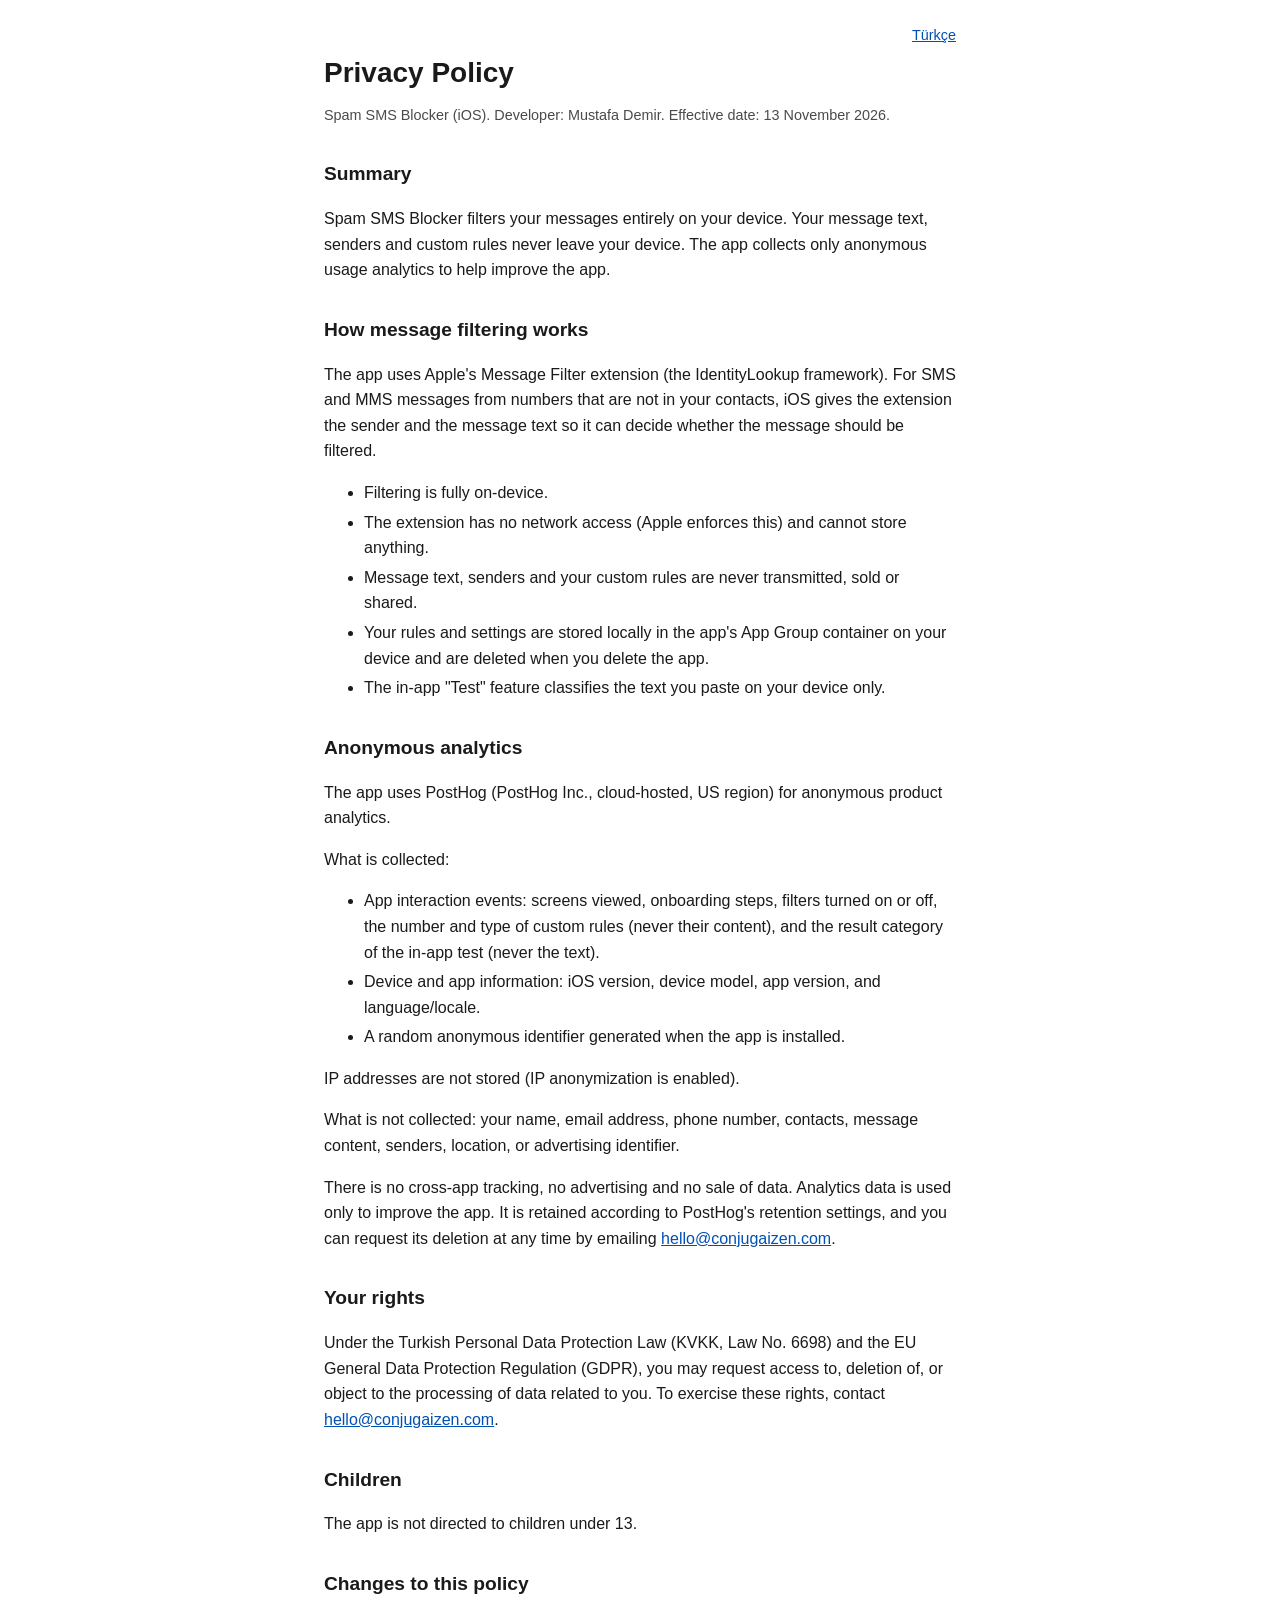
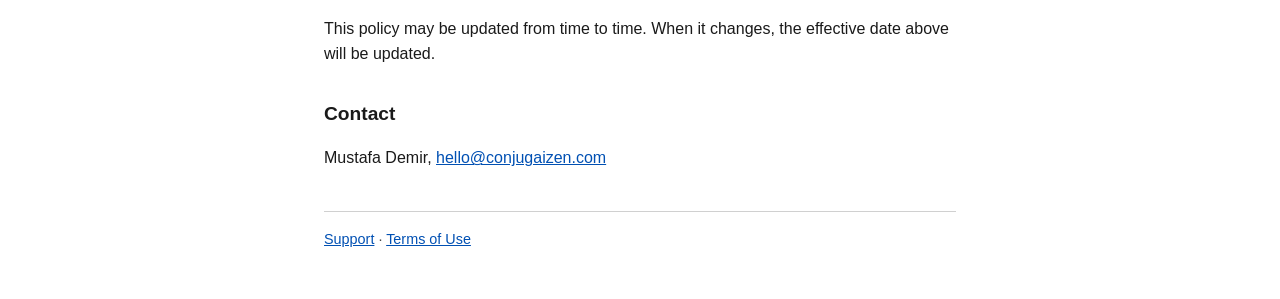
==== privacy.html @ f1e9845a "Add privacy policy, terms of use and support page Co-Authored-By: Claude Opus 5.5 <noreply@anthropic" ====
<!DOCTYPE html>
<html lang="en">
<head>
<meta charset="utf-8">
<meta name="viewport" content="width=device-width, initial-scale=1">
<title>Privacy Policy: Spam SMS Blocker</title>
<link rel="stylesheet" href="style.css">
<link rel="alternate" hreflang="tr" href="tr/privacy.html">
</head>
<body>
<main>
<nav class="lang"><a href="tr/privacy.html" hreflang="tr" lang="tr">Türkçe</a></nav>
<h1>Privacy Policy</h1>
<p class="meta">Spam SMS Blocker (iOS). Developer: Mustafa Demir. Effective date: 13 November 2026.</p>

<h2>Summary</h2>
<p>Spam SMS Blocker filters your messages entirely on your device. Your message text, senders and custom rules never leave your device. The app collects only anonymous usage analytics to help improve the app.</p>

<h2>How message filtering works</h2>
<p>The app uses Apple's Message Filter extension (the IdentityLookup framework). For SMS and MMS messages from numbers that are not in your contacts, iOS gives the extension the sender and the message text so it can decide whether the message should be filtered.</p>
<ul>
<li>Filtering is fully on-device.</li>
<li>The extension has no network access (Apple enforces this) and cannot store anything.</li>
<li>Message text, senders and your custom rules are never transmitted, sold or shared.</li>
<li>Your rules and settings are stored locally in the app's App Group container on your device and are deleted when you delete the app.</li>
<li>The in-app "Test" feature classifies the text you paste on your device only.</li>
</ul>

<h2>Anonymous analytics</h2>
<p>The app uses PostHog (PostHog Inc., cloud-hosted, US region) for anonymous product analytics.</p>
<p>What is collected:</p>
<ul>
<li>App interaction events: screens viewed, onboarding steps, filters turned on or off, the number and type of custom rules (never their content), and the result category of the in-app test (never the text).</li>
<li>Device and app information: iOS version, device model, app version, and language/locale.</li>
<li>A random anonymous identifier generated when the app is installed.</li>
</ul>
<p>IP addresses are not stored (IP anonymization is enabled).</p>
<p>What is not collected: your name, email address, phone number, contacts, message content, senders, location, or advertising identifier.</p>
<p>There is no cross-app tracking, no advertising and no sale of data. Analytics data is used only to improve the app. It is retained according to PostHog's retention settings, and you can request its deletion at any time by emailing <a href="mailto:hello@conjugaizen.com">hello@conjugaizen.com</a>.</p>

<h2>Your rights</h2>
<p>Under the Turkish Personal Data Protection Law (KVKK, Law No. 6698) and the EU General Data Protection Regulation (GDPR), you may request access to, deletion of, or object to the processing of data related to you. To exercise these rights, contact <a href="mailto:hello@conjugaizen.com">hello@conjugaizen.com</a>.</p>

<h2>Children</h2>
<p>The app is not directed to children under 13.</p>

<h2>Changes to this policy</h2>
<p>This policy may be updated from time to time. When it changes, the effective date above will be updated.</p>

<h2>Contact</h2>
<p>Mustafa Demir, <a href="mailto:hello@conjugaizen.com">hello@conjugaizen.com</a></p>

<footer><a href="./">Support</a> · <a href="terms.html">Terms of Use</a></footer>
</main>
</body>
</html>
---- style.css ----
:root{color-scheme:light dark;--bg:#ffffff;--fg:#1a1a1a;--muted:#4a4a4a;--link:#0050b3;--line:#d0d0d0}
@media (prefers-color-scheme:dark){:root{--bg:#121212;--fg:#ececec;--muted:#b8b8b8;--link:#8cc4ff;--line:#3a3a3a}}
*{box-sizing:border-box}
body{margin:0;background:var(--bg);color:var(--fg);font:1rem/1.6 -apple-system,BlinkMacSystemFont,"Segoe UI",Roboto,Helvetica,Arial,sans-serif}
main{max-width:42rem;margin:0 auto;padding:1.5rem 1.25rem 3rem}
h1{font-size:1.75rem;line-height:1.25;margin:.5rem 0 .25rem}
h2{font-size:1.2rem;margin:2rem 0 .5rem}
a{color:var(--link)}
.meta,footer{color:var(--muted);font-size:.9rem}
nav.lang{text-align:right;font-size:.9rem}
footer{border-top:1px solid var(--line);margin-top:2.5rem;padding-top:1rem}
li{margin:.25rem 0}
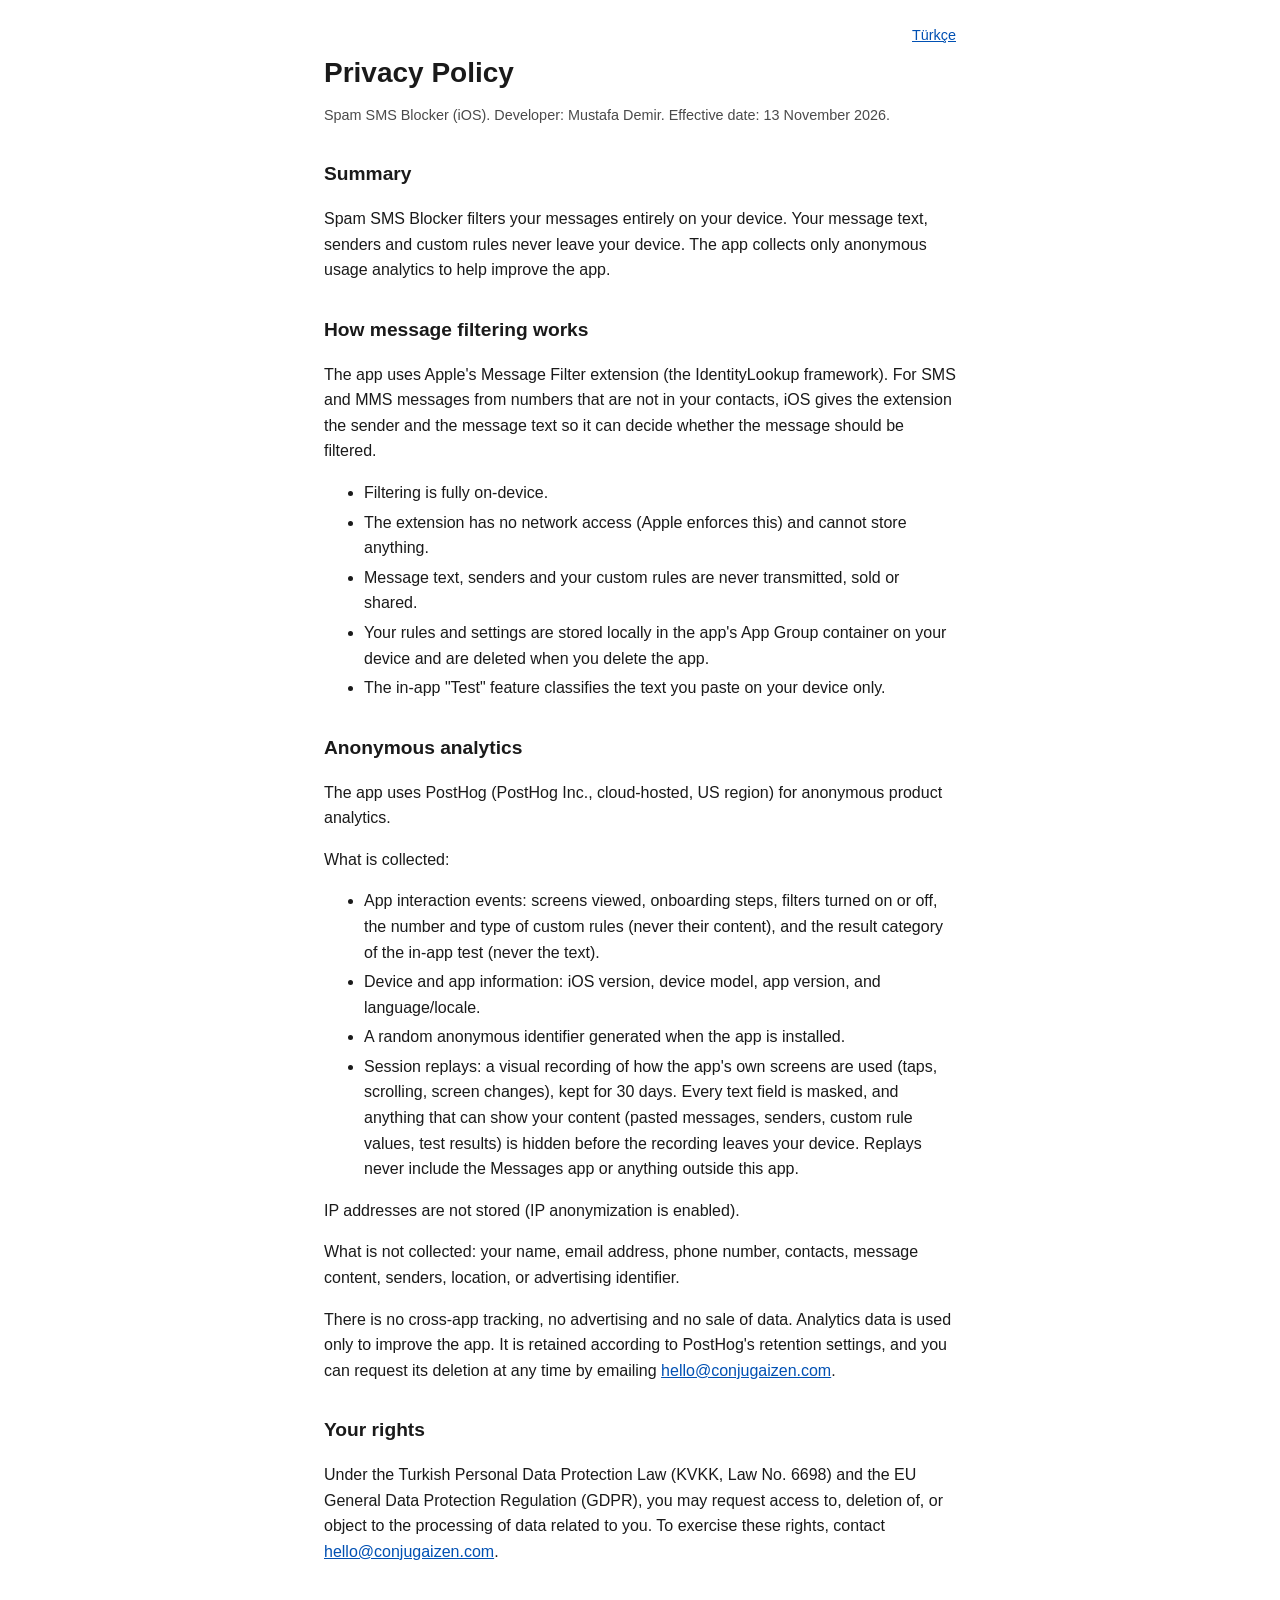
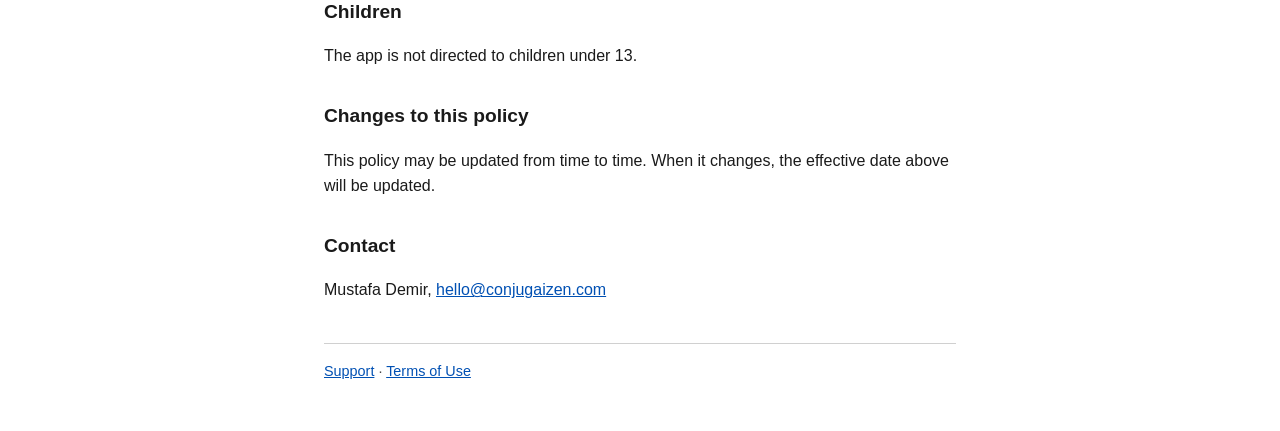
==== commit 100852ec: "Disclose masked session replay in privacy policy Co-Authored-By: Claude Opus 5.5 <noreply@anthropic." ====
--- a/privacy.html
+++ b/privacy.html
@@ -33,6 +33,7 @@
 <li>App interaction events: screens viewed, onboarding steps, filters turned on or off, the number and type of custom rules (never their content), and the result category of the in-app test (never the text).</li>
 <li>Device and app information: iOS version, device model, app version, and language/locale.</li>
 <li>A random anonymous identifier generated when the app is installed.</li>
+<li>Session replays: a visual recording of how the app's own screens are used (taps, scrolling, screen changes), kept for 30 days. Every text field is masked, and anything that can show your content (pasted messages, senders, custom rule values, test results) is hidden before the recording leaves your device. Replays never include the Messages app or anything outside this app.</li>
 </ul>
 <p>IP addresses are not stored (IP anonymization is enabled).</p>
 <p>What is not collected: your name, email address, phone number, contacts, message content, senders, location, or advertising identifier.</p>
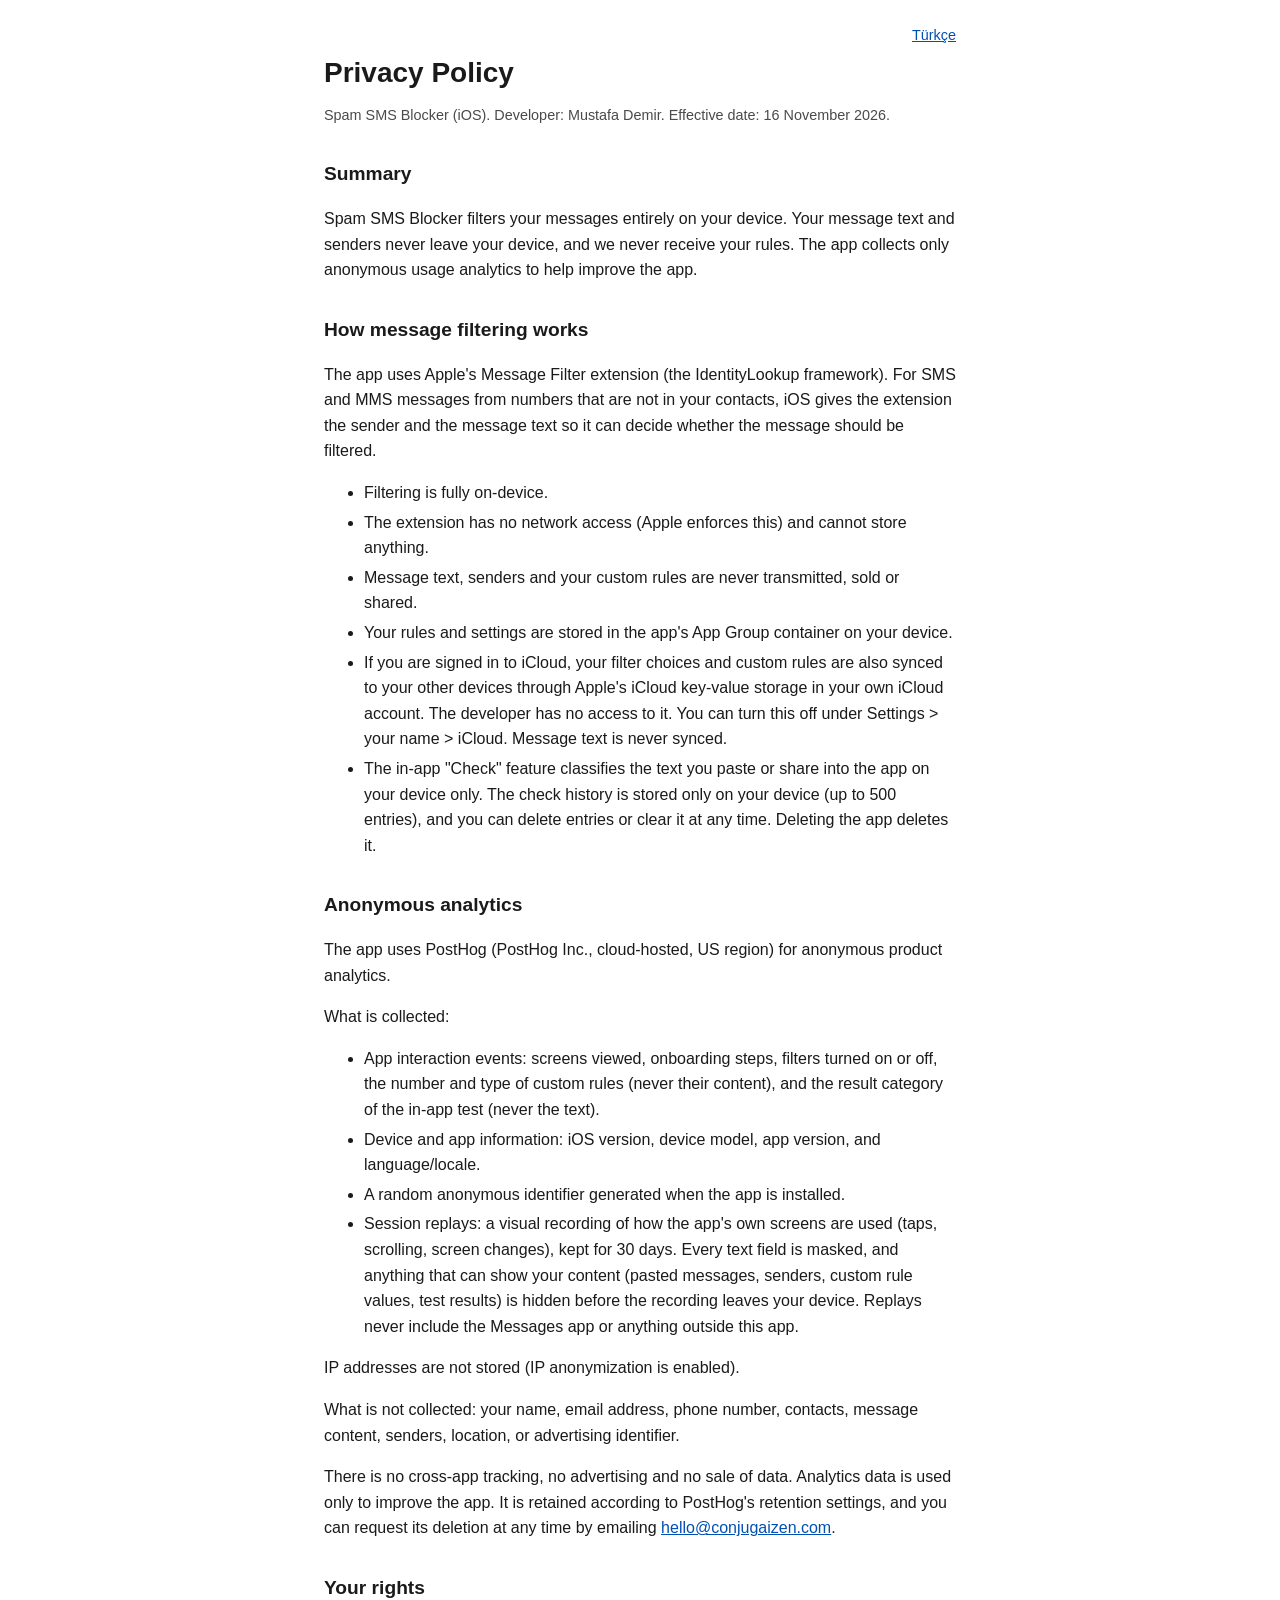
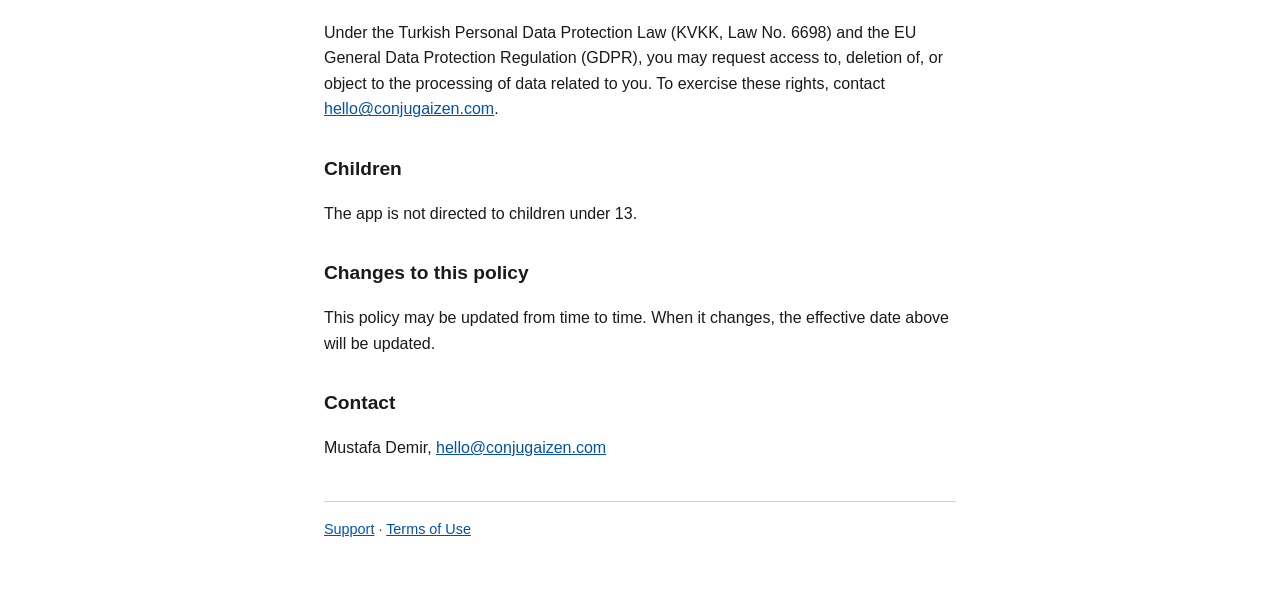
==== commit 4c4b9cbc: "Disclose iCloud sync of rules and on-device check history Co-Authored-By: Claude Opus 5.5 <noreply@a" ====
--- a/privacy.html
+++ b/privacy.html
@@ -11,10 +11,10 @@
 <main>
 <nav class="lang"><a href="tr/privacy.html" hreflang="tr" lang="tr">Türkçe</a></nav>
 <h1>Privacy Policy</h1>
-<p class="meta">Spam SMS Blocker (iOS). Developer: Mustafa Demir. Effective date: 13 November 2026.</p>
+<p class="meta">Spam SMS Blocker (iOS). Developer: Mustafa Demir. Effective date: 16 November 2026.</p>
 
 <h2>Summary</h2>
-<p>Spam SMS Blocker filters your messages entirely on your device. Your message text, senders and custom rules never leave your device. The app collects only anonymous usage analytics to help improve the app.</p>
+<p>Spam SMS Blocker filters your messages entirely on your device. Your message text and senders never leave your device, and we never receive your rules. The app collects only anonymous usage analytics to help improve the app.</p>
 
 <h2>How message filtering works</h2>
 <p>The app uses Apple's Message Filter extension (the IdentityLookup framework). For SMS and MMS messages from numbers that are not in your contacts, iOS gives the extension the sender and the message text so it can decide whether the message should be filtered.</p>
@@ -22,8 +22,9 @@
 <li>Filtering is fully on-device.</li>
 <li>The extension has no network access (Apple enforces this) and cannot store anything.</li>
 <li>Message text, senders and your custom rules are never transmitted, sold or shared.</li>
-<li>Your rules and settings are stored locally in the app's App Group container on your device and are deleted when you delete the app.</li>
-<li>The in-app "Test" feature classifies the text you paste on your device only.</li>
+<li>Your rules and settings are stored in the app's App Group container on your device.</li>
+<li>If you are signed in to iCloud, your filter choices and custom rules are also synced to your other devices through Apple's iCloud key-value storage in your own iCloud account. The developer has no access to it. You can turn this off under Settings &gt; your name &gt; iCloud. Message text is never synced.</li>
+<li>The in-app "Check" feature classifies the text you paste or share into the app on your device only. The check history is stored only on your device (up to 500 entries), and you can delete entries or clear it at any time. Deleting the app deletes it.</li>
 </ul>
 
 <h2>Anonymous analytics</h2>
